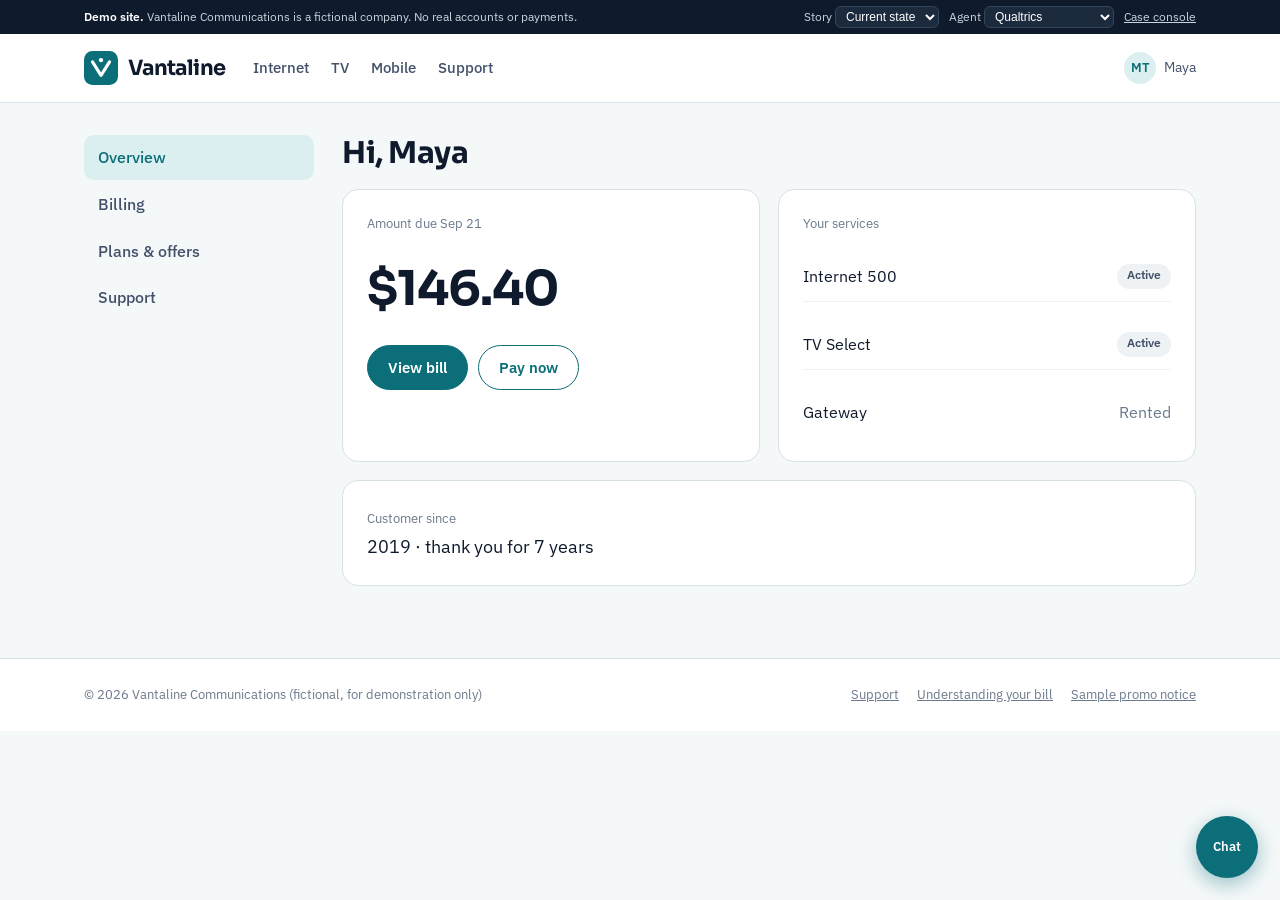
==== account.html @ 763b860d "Add Vantaline demo site" ====
<!doctype html>
<html lang="en">
<head>
<meta charset="utf-8">
<meta name="viewport" content="width=device-width,initial-scale=1">
<title>My account | Vantaline</title>
<meta name="robots" content="noindex,nofollow">
<link rel="preconnect" href="https://fonts.googleapis.com">
<link rel="preconnect" href="https://fonts.gstatic.com" crossorigin>
<link rel="stylesheet" href="https://fonts.googleapis.com/css2?family=Sora:wght@600;700&family=IBM+Plex+Sans:wght@400;500;600&display=swap">
<link rel="stylesheet" href="site.css">
<link rel="icon" href="data:image/svg+xml,%3Csvg xmlns='http://www.w3.org/2000/svg' viewBox='0 0 28 28'%3E%3Crect width='28' height='28' rx='7' fill='%230B6E78'/%3E%3Cpath d='M7 9l7 11 7-11' fill='none' stroke='%23fff' stroke-width='2.6' stroke-linecap='round'/%3E%3C/svg%3E">
</head>
<body data-page="account" data-auth="in">

<main class="wrap acct">
<nav class="side" aria-label="Account"><a href="account.html" aria-current="page">Overview</a><a href="billing.html">Billing</a><a href="offers.html">Plans & offers</a><a href="support.html">Support</a></nav>
<div class="stack">
  <h1 style="font-size:30px">Hi, Maya</h1>
  <div class="notice teal" data-mode="future"><b>Your promotional rate ended on Sep 1.</b> We've put together three options for you, including keeping everything for $119/mo. <a href="offers.html">See your options</a></div>
  <div class="grid2">
    <div class="card stack">
      <span class="label">Amount due Sep 21</span>
      <span class="big">$146.40</span>
      <div style="display:flex;gap:10px;flex-wrap:wrap"><a class="btn" href="billing.html">View bill</a><a class="btn ghost" href="billing.html#pay">Pay now</a></div>
    </div>
    <div class="card stack">
      <span class="label">Your services</span>
      <div class="row"><span>Internet 500</span><span class="pill">Active</span></div>
      <div class="row"><span>TV Select</span><span class="pill">Active</span></div>
      <div class="row"><span>Gateway</span><span class="muted">Rented</span></div>
    </div>
  </div>
  <div class="card"><span class="label">Customer since</span><p style="font-size:18px;margin-top:4px">2019 · thank you for 7 years</p></div>
</div>
</main>
<script src="site.js"></script>
<script src="agent-sim.js"></script>

<script src="qualtrics-deploy.js"></script>
</body>
</html>
---- site.css ----
:root{
  --teal:#0B6E78; --teal-2:#095A62; --teal-soft:#DCEFF0; --ink:#0F1B2D; --ink-2:#43526A; --ink-3:#6B7A8C;
  --bg:#F5F8F9; --surface:#FFFFFF; --line:#D8E1E5; --amber:#E8A33D; --amber-soft:#FDF1DC; --red:#C23B32;
  --display:"Sora",ui-sans-serif,system-ui,sans-serif; --sans:"IBM Plex Sans",ui-sans-serif,system-ui,-apple-system,"Segoe UI",sans-serif;
}
*{box-sizing:border-box}
[hidden]{display:none!important}
html{-webkit-text-size-adjust:100%}
body{margin:0;background:var(--bg);color:var(--ink);font-family:var(--sans);font-size:16px;line-height:1.55}
a{color:var(--teal)}
h1,h2,h3{font-family:var(--display);letter-spacing:-.015em;line-height:1.2;margin:0;text-wrap:balance}
p{margin:0}
button{font:inherit;cursor:pointer}
:focus-visible{outline:2px solid var(--teal);outline-offset:2px}
.wrap{max-width:1160px;margin:0 auto;padding-inline:24px}

/* header */
.demo-bar{background:#0F1B2D;color:#C9D3DC;font-size:12px}
.demo-bar .wrap{display:flex;gap:12px;align-items:center;justify-content:space-between;padding-block:6px;flex-wrap:wrap}
.demo-bar b{color:#fff;font-weight:600}
.demo-bar select{background:#1C2A3E;color:#fff;border:1px solid #33455C;border-radius:6px;padding:2px 6px;font-size:12px}
.site-head{background:var(--surface);border-bottom:1px solid var(--line);position:sticky;top:0;z-index:20}
.site-head .wrap{display:flex;align-items:center;gap:28px;height:68px}
.logo{display:flex;align-items:center;gap:10px;text-decoration:none;color:var(--ink)}
.logo span{font-family:var(--display);font-weight:700;font-size:21px;letter-spacing:-.03em}
.mainnav{display:flex;gap:22px;flex:1}
.mainnav a{color:var(--ink-2);text-decoration:none;font-weight:500;font-size:15px}
.mainnav a:hover,.mainnav a[aria-current]{color:var(--teal)}
.head-cta{display:flex;gap:10px;align-items:center}
.btn{display:inline-flex;align-items:center;justify-content:center;gap:6px;border-radius:999px;padding:10px 20px;font-weight:600;font-size:15px;text-decoration:none;border:1.5px solid var(--teal);background:var(--teal);color:#fff}
.btn:hover{background:var(--teal-2)}
.btn.ghost{background:transparent;color:var(--teal)}
.btn.ghost:hover{background:var(--teal-soft)}
.btn.sm{padding:6px 14px;font-size:14px}
.acct-chip{display:flex;align-items:center;gap:8px;font-size:14px;color:var(--ink-2)}
.avatar{width:32px;height:32px;border-radius:50%;background:var(--teal-soft);color:var(--teal);display:flex;align-items:center;justify-content:center;font-weight:600;font-size:13px}
@media (max-width:820px){.mainnav{display:none}.site-head .wrap{gap:12px}}

/* marketing */
.hero{background:linear-gradient(180deg,#0B6E78 0%,#0A5D66 100%);color:#fff}
.hero .wrap{display:grid;grid-template-columns:1.1fr .9fr;gap:40px;align-items:center;padding-block:64px}
.hero h1{font-size:clamp(32px,5vw,52px);font-weight:700}
.hero p{font-size:18px;color:#D6EEF0;margin-top:14px;max-width:48ch}
.hero .price{font-family:var(--display);font-size:56px;font-weight:700;margin-top:22px}
.hero .price small{font-size:18px;font-weight:500;color:#D6EEF0}
.hero .fine{font-size:12px;color:#A9D3D7;margin-top:10px;max-width:60ch}
.hero .btn{background:#fff;color:var(--teal);border-color:#fff;margin-top:22px}
.hero-art{aspect-ratio:1/1;border-radius:24px;background:radial-gradient(circle at 30% 30%,rgba(255,255,255,.22),transparent 60%),#0E7C87;position:relative;overflow:hidden}
.hero-art svg{position:absolute;inset:0;width:100%;height:100%}
@media (max-width:820px){.hero .wrap{grid-template-columns:1fr}.hero-art{display:none}}
.section{padding-block:56px}
.section h2{font-size:30px}
.plans{display:grid;grid-template-columns:repeat(3,minmax(0,1fr));gap:18px;margin-top:26px}
.plan{background:var(--surface);border:1px solid var(--line);border-radius:18px;padding:24px;display:flex;flex-direction:column;gap:10px}
.plan.feat{border:2px solid var(--teal)}
.plan .tag{align-self:flex-start;font-size:12px;font-weight:600;color:var(--teal);background:var(--teal-soft);border-radius:999px;padding:2px 10px}
.plan h3{font-size:20px}
.plan .p{font-family:var(--display);font-size:34px;font-weight:700}
.plan .p small{font-size:14px;color:var(--ink-3);font-weight:500}
.plan ul{margin:0;padding-left:18px;color:var(--ink-2);font-size:15px}
.plan .fine{font-size:12px;color:var(--ink-3)}
@media (max-width:820px){.plans{grid-template-columns:1fr}}

/* account */
.acct{display:grid;grid-template-columns:230px minmax(0,1fr);gap:28px;padding-block:32px}
.side{display:flex;flex-direction:column;gap:2px}
.side a{padding:10px 14px;border-radius:10px;color:var(--ink-2);text-decoration:none;font-weight:500}
.side a:hover{background:var(--surface)}
.side a[aria-current]{background:var(--teal-soft);color:var(--teal)}
@media (max-width:820px){.acct{grid-template-columns:1fr}.side{flex-direction:row;overflow-x:auto}}
.card{background:var(--surface);border:1px solid var(--line);border-radius:16px;padding:24px}
.grid2{display:grid;grid-template-columns:repeat(2,minmax(0,1fr));gap:18px}
@media (max-width:820px){.grid2{grid-template-columns:1fr}}
.stack{display:flex;flex-direction:column;gap:18px}
.muted{color:var(--ink-3)}
.label{font-size:13px;color:var(--ink-3)}
.big{font-family:var(--display);font-size:48px;font-weight:700;letter-spacing:-.02em}
.row{display:flex;justify-content:space-between;gap:12px;padding:12px 0;border-bottom:1px solid #EDF2F4}
.row:last-child{border-bottom:0}
.row.muted span{color:var(--ink-3)}
.row.total{font-weight:700;border-top:2px solid var(--ink);border-bottom:0;margin-top:4px}
.linkbtn{background:none;border:1px dashed #9CC9CD;border-radius:8px;padding:6px 12px;color:var(--teal);font-weight:500;font-size:14px}
.notice{border-radius:12px;padding:14px 16px;background:var(--amber-soft);border:1px solid #F1D29E;font-size:15px}
.notice.teal{background:var(--teal-soft);border-color:#A7D5D9}
.pill{display:inline-block;font-size:12px;font-weight:600;border-radius:999px;padding:2px 10px;background:#EEF2F4;color:var(--ink-2)}
.pill.warn{background:var(--amber-soft);color:#8A5A00}

/* faq */
.faq details{border-bottom:1px solid var(--line);padding:14px 0}
.faq summary{font-weight:600;cursor:pointer}
.faq details p{margin-top:8px;color:var(--ink-2)}

/* offers */
.offers{display:grid;grid-template-columns:repeat(3,minmax(0,1fr));gap:16px}
.offer{border:1.5px solid var(--line);border-radius:14px;padding:18px;display:flex;flex-direction:column;gap:8px;background:var(--surface)}
.offer.rec{border-color:var(--teal);box-shadow:0 0 0 3px var(--teal-soft)}
.offer .p{font-family:var(--display);font-size:30px;font-weight:700}
@media (max-width:820px){.offers{grid-template-columns:1fr}}

/* chat widget */
.chat-launch{position:fixed;right:22px;bottom:22px;z-index:40;width:62px;height:62px;border-radius:50%;background:var(--teal);color:#fff;border:0;box-shadow:0 6px 20px rgba(11,110,120,.4);font-weight:600;font-size:13px}
.chat-panel{position:fixed;right:22px;bottom:96px;z-index:41;width:min(370px,calc(100vw - 32px));height:min(520px,calc(100vh - 140px));background:#fff;border-radius:18px;box-shadow:0 18px 50px rgba(15,27,45,.25);display:flex;flex-direction:column;overflow:hidden}
.chat-panel header{background:var(--teal);color:#fff;padding:14px 16px;display:flex;justify-content:space-between;align-items:center;font-weight:600}
.chat-panel header button{background:none;border:0;color:#fff;font-size:18px}
.chat-log{flex:1;overflow:auto;padding:14px;display:flex;flex-direction:column;gap:10px;background:#F7F9FA}
.cmsg{max-width:85%;padding:9px 12px;border-radius:14px;font-size:14px;line-height:1.45}
.cmsg.bot{background:#fff;border:1px solid var(--line);align-self:flex-start;border-bottom-left-radius:4px}
.cmsg.me{background:var(--teal);color:#fff;align-self:flex-end;border-bottom-right-radius:4px}
.cmsg.sys{align-self:center;background:none;color:var(--ink-3);font-size:12px}
.chat-form{display:flex;gap:8px;padding:10px;border-top:1px solid var(--line)}
.chat-form input{flex:1;border:1px solid var(--line);border-radius:999px;padding:9px 14px;font:inherit;font-size:14px}
.chips{display:flex;flex-wrap:wrap;gap:6px}
.chips button{border:1px solid var(--teal);background:#fff;color:var(--teal);border-radius:999px;padding:5px 10px;font-size:13px}

/* footer */
.site-foot{border-top:1px solid var(--line);background:var(--surface);margin-top:40px}
.site-foot .wrap{padding-block:26px;display:flex;flex-wrap:wrap;gap:12px 28px;justify-content:space-between;font-size:13px;color:var(--ink-3)}
.site-foot a{color:var(--ink-3)}
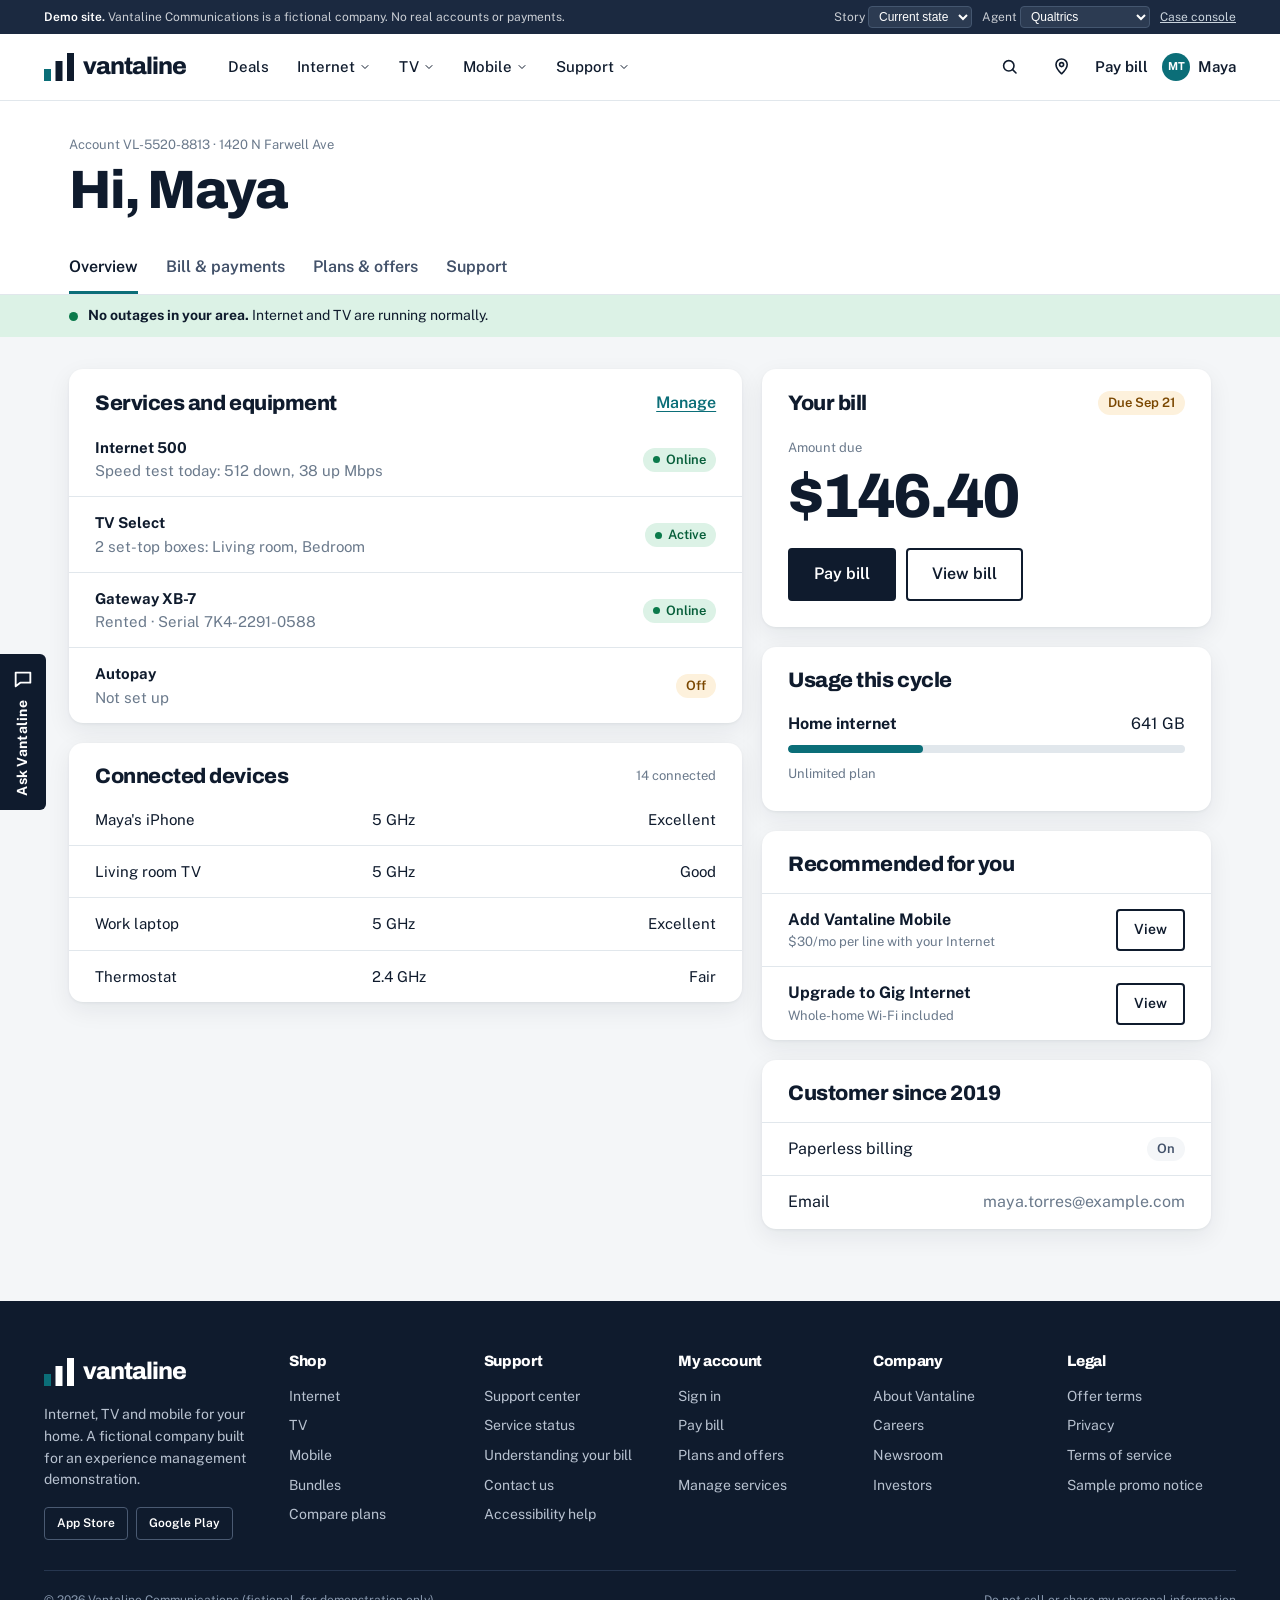
==== commit 48d2ce11: "Restyle site with Xfinity-inspired layout (teal/navy)" ====
--- a/account.html
+++ b/account.html
@@ -7,33 +7,47 @@
 <meta name="robots" content="noindex,nofollow">
 <link rel="preconnect" href="https://fonts.googleapis.com">
 <link rel="preconnect" href="https://fonts.gstatic.com" crossorigin>
-<link rel="stylesheet" href="https://fonts.googleapis.com/css2?family=Sora:wght@600;700&family=IBM+Plex+Sans:wght@400;500;600&display=swap">
+<link rel="stylesheet" href="https://fonts.googleapis.com/css2?family=Archivo:wdth,wght@62..125,100..900&family=Public+Sans:wght@400;500;600;700&family=JetBrains+Mono:wght@400;500&display=swap">
 <link rel="stylesheet" href="site.css">
-<link rel="icon" href="data:image/svg+xml,%3Csvg xmlns='http://www.w3.org/2000/svg' viewBox='0 0 28 28'%3E%3Crect width='28' height='28' rx='7' fill='%230B6E78'/%3E%3Cpath d='M7 9l7 11 7-11' fill='none' stroke='%23fff' stroke-width='2.6' stroke-linecap='round'/%3E%3C/svg%3E">
+<link rel="icon" href="data:image/svg+xml,%3Csvg xmlns='http://www.w3.org/2000/svg' viewBox='0 0 30 28'%3E%3Crect y='16' width='7' height='12' fill='%230B6E78'/%3E%3Crect x='11.5' y='8' width='7' height='20' fill='%230F1B2D'/%3E%3Crect x='23' width='7' height='28' fill='%230F1B2D'/%3E%3C/svg%3E">
 </head>
 <body data-page="account" data-auth="in">
-
-<main class="wrap acct">
-<nav class="side" aria-label="Account"><a href="account.html" aria-current="page">Overview</a><a href="billing.html">Billing</a><a href="offers.html">Plans & offers</a><a href="support.html">Support</a></nav>
-<div class="stack">
-  <h1 style="font-size:30px">Hi, Maya</h1>
-  <div class="notice teal" data-mode="future"><b>Your promotional rate ended on Sep 1.</b> We've put together three options for you, including keeping everything for $119/mo. <a href="offers.html">See your options</a></div>
-  <div class="grid2">
-    <div class="card stack">
-      <span class="label">Amount due Sep 21</span>
-      <span class="big">$146.40</span>
-      <div style="display:flex;gap:10px;flex-wrap:wrap"><a class="btn" href="billing.html">View bill</a><a class="btn ghost" href="billing.html#pay">Pay now</a></div>
+<section class="acct-head"><div class="wrap narrow"><div class="crumb">Account VL-5520-8813 · 1420 N Farwell Ave</div><h1>Hi, Maya</h1><nav class="acct-tabs" aria-label="Account"><a href="account.html" aria-current="page">Overview</a><a href="billing.html">Bill &amp; payments</a><a href="offers.html">Plans &amp; offers</a><a href="support.html">Support</a></nav></div></section>
+<div class="statusbar"><div class="wrap narrow"><span class="dot"></span><span><b>No outages in your area.</b> Internet and TV are running normally.</span></div></div>
+<main class="acct-body"><div class="wrap narrow stack">
+  <div class="notice" data-mode="future"><svg class="ic" aria-hidden="true"><use href="#i-info"/></svg><span><b>Your promotional rate ended on Sep 1.</b> We put together three options for you, including keeping everything for $119/mo. <a class="textlink" href="offers.html">See your options</a></span></div>
+  <div class="grid-main">
+    <div class="stack">
+      <div class="panel"><header><h2>Services and equipment</h2><a class="textlink" href="support.html">Manage</a></header>
+        <div class="tw"><table class="dt"><tbody>
+          <tr><td><b>Internet 500</b><br><span class="muted">Speed test today: 512 down, 38 up Mbps</span></td><td class="r"><span class="pill ok">Online</span></td></tr>
+          <tr><td><b>TV Select</b><br><span class="muted">2 set-top boxes: Living room, Bedroom</span></td><td class="r"><span class="pill ok">Active</span></td></tr>
+          <tr><td><b>Gateway XB-7</b><br><span class="muted">Rented · Serial 7K4-2291-0588</span></td><td class="r"><span class="pill ok">Online</span></td></tr>
+          <tr><td><b>Autopay</b><br><span class="muted">Not set up</span></td><td class="r"><span class="pill warn">Off</span></td></tr>
+        </tbody></table></div></div>
+      <div class="panel"><header><h2>Connected devices</h2><span class="label">14 connected</span></header>
+        <div class="tw"><table class="dt"><tbody>
+          <tr><td>Maya's iPhone</td><td>5 GHz</td><td class="r">Excellent</td></tr>
+          <tr><td>Living room TV</td><td>5 GHz</td><td class="r">Good</td></tr>
+          <tr><td>Work laptop</td><td>5 GHz</td><td class="r">Excellent</td></tr>
+          <tr><td>Thermostat</td><td>2.4 GHz</td><td class="r">Fair</td></tr>
+        </tbody></table></div></div>
     </div>
-    <div class="card stack">
-      <span class="label">Your services</span>
-      <div class="row"><span>Internet 500</span><span class="pill">Active</span></div>
-      <div class="row"><span>TV Select</span><span class="pill">Active</span></div>
-      <div class="row"><span>Gateway</span><span class="muted">Rented</span></div>
+    <div class="stack">
+      <div class="panel"><header><h2>Your bill</h2><span class="pill warn">Due Sep 21</span></header>
+        <div class="pad"><span class="label">Amount due</span><div class="big" style="font-size:62px;margin-top:6px">$146.40</div>
+        <div style="display:flex;gap:10px;flex-wrap:wrap;margin-top:20px"><a class="btn" href="billing.html">Pay bill</a><a class="btn ghost" href="billing.html">View bill</a></div></div></div>
+      <div class="panel"><header><h2>Usage this cycle</h2></header>
+        <div class="pad"><div style="display:flex;justify-content:space-between"><b>Home internet</b><span>641 GB</span></div><div class="meter"><i style="width:34%"></i></div><span class="label">Unlimited plan</span></div></div>
+      <div class="panel"><header><h2>Recommended for you</h2></header>
+        <div class="row"><span class="l"><b>Add Vantaline Mobile</b><small>$30/mo per line with your Internet</small></span><a class="btn ghost sm" href="offers.html">View</a></div>
+        <div class="row"><span class="l"><b>Upgrade to Gig Internet</b><small>Whole-home Wi-Fi included</small></span><a class="btn ghost sm" href="offers.html">View</a></div></div>
+      <div class="panel"><header><h2>Customer since 2019</h2></header>
+        <div class="row"><span>Paperless billing</span><span class="pill">On</span></div>
+        <div class="row"><span>Email</span><span class="muted">maya.torres@example.com</span></div></div>
     </div>
   </div>
-  <div class="card"><span class="label">Customer since</span><p style="font-size:18px;margin-top:4px">2019 · thank you for 7 years</p></div>
-</div>
-</main>
+</div></main>
 <script src="site.js"></script>
 <script src="agent-sim.js"></script>
 
--- a/site.css
+++ b/site.css
@@ -1,118 +1,311 @@
+/* Vantaline demo site, v4. Open layout: full-bleed color bands, soft white cards with no borders, flat 4px buttons,
+   one display face at a single weight range. Fictional brand, no third-party assets. */
 :root{
-  --teal:#0B6E78; --teal-2:#095A62; --teal-soft:#DCEFF0; --ink:#0F1B2D; --ink-2:#43526A; --ink-3:#6B7A8C;
-  --bg:#F5F8F9; --surface:#FFFFFF; --line:#D8E1E5; --amber:#E8A33D; --amber-soft:#FDF1DC; --red:#C23B32;
-  --display:"Sora",ui-sans-serif,system-ui,sans-serif; --sans:"IBM Plex Sans",ui-sans-serif,system-ui,-apple-system,"Segoe UI",sans-serif;
+  --ink:#0F1B2D; --ink-2:#43526A; --ink-3:#6B7A8C;
+  --paper:#FFFFFF; --wash:#F4F6F8; --tint:#E3F1F2; --line:#E1E7EC;
+  --teal:#0B6E78; --teal-2:#095A62; --teal-3:#073F47; --bright:#46C8D2; --link:#0B6E78;
+  --pop:#F2554A; --pop-2:#C23B32;
+  --green:#0B7A4B; --green-soft:#DCF2E6; --amber:#B86E00; --amber-soft:#FDF1DC;
+  --display:"Archivo",ui-sans-serif,system-ui,sans-serif;
+  --sans:"Public Sans",ui-sans-serif,system-ui,-apple-system,"Segoe UI",sans-serif;
+  --r:4px; --rc:14px;
+  --soft:0 1px 3px rgba(15,27,45,.06),0 8px 24px rgba(15,27,45,.07);
 }
 *{box-sizing:border-box}
 [hidden]{display:none!important}
-html{-webkit-text-size-adjust:100%}
-body{margin:0;background:var(--bg);color:var(--ink);font-family:var(--sans);font-size:16px;line-height:1.55}
-a{color:var(--teal)}
-h1,h2,h3{font-family:var(--display);letter-spacing:-.015em;line-height:1.2;margin:0;text-wrap:balance}
+html{-webkit-text-size-adjust:100%;scroll-behavior:smooth}
+body{margin:0;background:var(--paper);color:var(--ink);font-family:var(--sans);font-size:16px;line-height:1.55;overflow-x:hidden}
+a{color:var(--link)}
+h1,h2,h3,h4{font-family:var(--display);font-weight:800;letter-spacing:-.022em;line-height:1.1;margin:0;text-wrap:balance}
 p{margin:0}
 button{font:inherit;cursor:pointer}
-:focus-visible{outline:2px solid var(--teal);outline-offset:2px}
-.wrap{max-width:1160px;margin:0 auto;padding-inline:24px}
-
-/* header */
-.demo-bar{background:#0F1B2D;color:#C9D3DC;font-size:12px}
+:focus-visible{outline:3px solid var(--ink);outline-offset:2px}
+.wrap{max-width:1240px;margin:0 auto;padding-inline:24px}
+.narrow{max-width:1190px}
+.ic{width:1.2em;height:1.2em;fill:none;stroke:currentColor;stroke-width:2;stroke-linecap:round;stroke-linejoin:round;flex:none}
+.muted{color:var(--ink-3)}
+.label{font-size:13px;color:var(--ink-3)}
+
+/* demo chrome */
+.demo-bar{background:#1B2940;color:#C9CDD3;font-size:12px}
 .demo-bar .wrap{display:flex;gap:12px;align-items:center;justify-content:space-between;padding-block:6px;flex-wrap:wrap}
 .demo-bar b{color:#fff;font-weight:600}
-.demo-bar select{background:#1C2A3E;color:#fff;border:1px solid #33455C;border-radius:6px;padding:2px 6px;font-size:12px}
-.site-head{background:var(--surface);border-bottom:1px solid var(--line);position:sticky;top:0;z-index:20}
-.site-head .wrap{display:flex;align-items:center;gap:28px;height:68px}
-.logo{display:flex;align-items:center;gap:10px;text-decoration:none;color:var(--ink)}
-.logo span{font-family:var(--display);font-weight:700;font-size:21px;letter-spacing:-.03em}
-.mainnav{display:flex;gap:22px;flex:1}
-.mainnav a{color:var(--ink-2);text-decoration:none;font-weight:500;font-size:15px}
-.mainnav a:hover,.mainnav a[aria-current]{color:var(--teal)}
-.head-cta{display:flex;gap:10px;align-items:center}
-.btn{display:inline-flex;align-items:center;justify-content:center;gap:6px;border-radius:999px;padding:10px 20px;font-weight:600;font-size:15px;text-decoration:none;border:1.5px solid var(--teal);background:var(--teal);color:#fff}
-.btn:hover{background:var(--teal-2)}
-.btn.ghost{background:transparent;color:var(--teal)}
-.btn.ghost:hover{background:var(--teal-soft)}
-.btn.sm{padding:6px 14px;font-size:14px}
-.acct-chip{display:flex;align-items:center;gap:8px;font-size:14px;color:var(--ink-2)}
-.avatar{width:32px;height:32px;border-radius:50%;background:var(--teal-soft);color:var(--teal);display:flex;align-items:center;justify-content:center;font-weight:600;font-size:13px}
-@media (max-width:820px){.mainnav{display:none}.site-head .wrap{gap:12px}}
-
-/* marketing */
-.hero{background:linear-gradient(180deg,#0B6E78 0%,#0A5D66 100%);color:#fff}
-.hero .wrap{display:grid;grid-template-columns:1.1fr .9fr;gap:40px;align-items:center;padding-block:64px}
-.hero h1{font-size:clamp(32px,5vw,52px);font-weight:700}
-.hero p{font-size:18px;color:#D6EEF0;margin-top:14px;max-width:48ch}
-.hero .price{font-family:var(--display);font-size:56px;font-weight:700;margin-top:22px}
-.hero .price small{font-size:18px;font-weight:500;color:#D6EEF0}
-.hero .fine{font-size:12px;color:#A9D3D7;margin-top:10px;max-width:60ch}
-.hero .btn{background:#fff;color:var(--teal);border-color:#fff;margin-top:22px}
-.hero-art{aspect-ratio:1/1;border-radius:24px;background:radial-gradient(circle at 30% 30%,rgba(255,255,255,.22),transparent 60%),#0E7C87;position:relative;overflow:hidden}
-.hero-art svg{position:absolute;inset:0;width:100%;height:100%}
-@media (max-width:820px){.hero .wrap{grid-template-columns:1fr}.hero-art{display:none}}
-.section{padding-block:56px}
-.section h2{font-size:30px}
-.plans{display:grid;grid-template-columns:repeat(3,minmax(0,1fr));gap:18px;margin-top:26px}
-.plan{background:var(--surface);border:1px solid var(--line);border-radius:18px;padding:24px;display:flex;flex-direction:column;gap:10px}
-.plan.feat{border:2px solid var(--teal)}
-.plan .tag{align-self:flex-start;font-size:12px;font-weight:600;color:var(--teal);background:var(--teal-soft);border-radius:999px;padding:2px 10px}
-.plan h3{font-size:20px}
-.plan .p{font-family:var(--display);font-size:34px;font-weight:700}
-.plan .p small{font-size:14px;color:var(--ink-3);font-weight:500}
-.plan ul{margin:0;padding-left:18px;color:var(--ink-2);font-size:15px}
-.plan .fine{font-size:12px;color:var(--ink-3)}
-@media (max-width:820px){.plans{grid-template-columns:1fr}}
-
-/* account */
-.acct{display:grid;grid-template-columns:230px minmax(0,1fr);gap:28px;padding-block:32px}
-.side{display:flex;flex-direction:column;gap:2px}
-.side a{padding:10px 14px;border-radius:10px;color:var(--ink-2);text-decoration:none;font-weight:500}
-.side a:hover{background:var(--surface)}
-.side a[aria-current]{background:var(--teal-soft);color:var(--teal)}
-@media (max-width:820px){.acct{grid-template-columns:1fr}.side{flex-direction:row;overflow-x:auto}}
-.card{background:var(--surface);border:1px solid var(--line);border-radius:16px;padding:24px}
-.grid2{display:grid;grid-template-columns:repeat(2,minmax(0,1fr));gap:18px}
-@media (max-width:820px){.grid2{grid-template-columns:1fr}}
-.stack{display:flex;flex-direction:column;gap:18px}
-.muted{color:var(--ink-3)}
-.label{font-size:13px;color:var(--ink-3)}
-.big{font-family:var(--display);font-size:48px;font-weight:700;letter-spacing:-.02em}
-.row{display:flex;justify-content:space-between;gap:12px;padding:12px 0;border-bottom:1px solid #EDF2F4}
-.row:last-child{border-bottom:0}
-.row.muted span{color:var(--ink-3)}
-.row.total{font-weight:700;border-top:2px solid var(--ink);border-bottom:0;margin-top:4px}
-.linkbtn{background:none;border:1px dashed #9CC9CD;border-radius:8px;padding:6px 12px;color:var(--teal);font-weight:500;font-size:14px}
-.notice{border-radius:12px;padding:14px 16px;background:var(--amber-soft);border:1px solid #F1D29E;font-size:15px}
-.notice.teal{background:var(--teal-soft);border-color:#A7D5D9}
-.pill{display:inline-block;font-size:12px;font-weight:600;border-radius:999px;padding:2px 10px;background:#EEF2F4;color:var(--ink-2)}
-.pill.warn{background:var(--amber-soft);color:#8A5A00}
-
-/* faq */
-.faq details{border-bottom:1px solid var(--line);padding:14px 0}
-.faq summary{font-weight:600;cursor:pointer}
+.demo-bar select{background:#2C3B52;color:#fff;border:1px solid #44566F;border-radius:4px;padding:2px 6px;font-size:12px}
+.demo-bar a{color:#C9CDD3}
+
+/* header: plain text links on white */
+.site-head{background:var(--paper);border-bottom:1px solid var(--line);position:sticky;top:0;z-index:30}
+.site-head .wrap{display:flex;align-items:center;gap:30px;height:66px}
+.logo{display:flex;align-items:center;gap:9px;text-decoration:none;color:var(--ink)}
+.logo span{font-family:var(--display);font-weight:800;font-size:24px;letter-spacing:-.04em}
+.mainnav{display:flex;flex:1;height:100%;gap:4px}
+.nav-item{position:relative;display:flex;align-items:stretch}
+.nav-item>a{display:inline-flex;align-items:center;gap:4px;padding:0 12px;color:var(--ink);text-decoration:none;font-weight:500;font-size:15px}
+.nav-item>a .ic{width:.8em;height:.8em}
+.nav-item:hover>a,.nav-item:focus-within>a,.nav-item>a[aria-current]{text-decoration:underline;text-underline-offset:8px;text-decoration-thickness:2px}
+.menu{position:absolute;left:0;top:100%;min-width:260px;background:var(--paper);border-radius:0 0 var(--rc) var(--rc);box-shadow:var(--soft);padding:8px;display:none;z-index:40}
+.nav-item:hover .menu,.nav-item:focus-within .menu{display:block}
+.menu a{display:block;padding:10px 12px;text-decoration:none;color:var(--ink);font-weight:500;font-size:15px;border-radius:6px}
+.menu a small{display:block;color:var(--ink-3);font-weight:400;font-size:13px}
+.menu a:hover{background:var(--wash)}
+.head-cta{display:flex;gap:14px;align-items:center}
+.head-cta .plain{color:var(--ink);font-weight:600;font-size:15px;text-decoration:none}
+.head-cta .plain:hover{text-decoration:underline}
+.icon-btn{width:38px;height:38px;border:0;background:transparent;color:var(--ink);display:inline-flex;align-items:center;justify-content:center;text-decoration:none;border-radius:50%}
+.icon-btn:hover{background:var(--wash)}
+.avatar{width:28px;height:28px;background:var(--teal);color:#fff;display:inline-flex;align-items:center;justify-content:center;font-weight:700;font-size:11px;border-radius:50%}
+@media (max-width:960px){.mainnav{display:none}.site-head .wrap{justify-content:space-between;gap:12px}}
+
+/* buttons: flat, 4px, near-black primary */
+.btn{display:inline-flex;align-items:center;justify-content:center;gap:8px;border-radius:var(--r);padding:12px 24px;font-family:var(--sans);font-weight:600;font-size:16px;text-decoration:none;border:2px solid var(--ink);background:var(--ink);color:#fff}
+.btn:hover{background:#26364F;border-color:#26364F}
+.btn.light{background:#F6F8FA;border-color:#F6F8FA;color:var(--ink)}
+.btn.light:hover{background:#fff;border-color:#fff}
+.btn.ghost{background:transparent;color:var(--ink)}
+.btn.ghost:hover{background:var(--wash)}
+.btn.teal{background:var(--teal);border-color:var(--teal);color:#fff}
+.btn.teal:hover{background:var(--teal-2);border-color:var(--teal-2)}
+.btn.sm{padding:8px 16px;font-size:14px}
+.btn.lg{padding:14px 28px}
+.btn.block{display:flex;width:100%}
+.ulink{color:inherit;font-weight:500;text-decoration:underline;text-underline-offset:3px}
+.ulink:hover{text-decoration-thickness:2px}
+.textlink{font-weight:600;color:var(--link);text-decoration:underline;text-underline-offset:3px}
+
+/* ---------- bands ---------- */
+.band{padding-block:72px}
+.band.wash{background:var(--wash)}
+.band.tint{background:var(--tint)}
+.band.ink{background:var(--ink);color:#fff}
+.band.teal{background:radial-gradient(900px 420px at 0% 0%,#1C8C97 0%,transparent 62%),linear-gradient(160deg,#0B6E78 0%,#073F47 100%);color:#fff}
+.band.tight{padding-block:40px}
+.fineprint{font-size:12px;color:var(--ink-3);text-align:center;max-width:860px;margin:0 auto;padding-block:26px 0;line-height:1.5}
+.h-xl{font-size:clamp(34px,5vw,60px);letter-spacing:-.035em;line-height:1.02}
+.h-l{font-size:clamp(28px,3.6vw,44px);letter-spacing:-.03em}
+.lede{font-size:19px;line-height:1.45}
+
+/* address band */
+.address{text-align:center}
+.address h2{font-size:clamp(28px,3.4vw,42px)}
+.address form{display:flex;gap:12px;justify-content:center;margin-top:22px;flex-wrap:wrap}
+.address .field{display:flex;flex-direction:column;align-items:flex-start;gap:5px;font-size:13px;flex:1;max-width:520px;min-width:260px}
+.address input{width:100%;border:1px solid var(--ink-3);border-radius:var(--r);padding:14px;font:inherit;font-size:16px;background:#fff}
+.address .btn{align-self:flex-end}
+.address .small{font-size:13px;margin-top:16px}
+
+/* offer hero: headline left, two white offer cards right */
+.offer-hero .wrap{display:grid;grid-template-columns:.9fr 1.1fr;gap:40px;align-items:center}
+.offer-hero h1{font-size:clamp(34px,4.6vw,54px);letter-spacing:-.03em;line-height:1.05}
+.offer-hero .lede{margin-top:18px;font-weight:600}
+.offer-hero .cta{display:flex;gap:18px;align-items:center;margin-top:26px;flex-wrap:wrap}
+.cards2{display:grid;grid-template-columns:1fr 1fr;gap:18px}
+.ocard{background:#fff;color:var(--ink);border-radius:var(--rc);padding:26px;display:flex;flex-direction:column;gap:12px;min-height:340px}
+.ocard h2{font-size:26px;color:var(--teal);letter-spacing:-.02em}
+.ocard p{font-size:15px;color:var(--ink-2)}
+.price{display:flex;align-items:flex-start;gap:4px;margin-top:auto;font-family:var(--display);font-weight:800;color:var(--ink);letter-spacing:-.05em;line-height:1}
+.price .d{font-size:32px;margin-top:10px}
+.price .n{font-size:92px}
+.price .c{font-size:32px;margin-top:10px}
+.price .per{font-size:17px;letter-spacing:0;font-weight:700;line-height:1.15;margin:auto 0 8px 8px}
+.ocard .btn{align-self:flex-start}
+@media (max-width:960px){.offer-hero .wrap{grid-template-columns:1fr}.cards2{grid-template-columns:1fr}.ocard{min-height:0}.price .n{font-size:72px}}
+
+/* feature card (dark) with giant typographic numeral */
+.feature{background:var(--ink);color:#fff;border-radius:var(--rc);display:grid;grid-template-columns:1fr 1fr;overflow:hidden}
+.feature .fc{padding:48px 52px;display:flex;flex-direction:column;gap:14px;justify-content:center;align-items:flex-start}
+.feature h3{font-size:clamp(28px,3vw,38px)}
+.feature .fa{background:linear-gradient(150deg,#0F8593,#073F47);display:flex;align-items:center;justify-content:center;padding:32px;color:#fff;font-family:var(--display);font-weight:800;letter-spacing:-.06em;line-height:.9;text-align:left}
+.feature .fa b{font-size:clamp(90px,13vw,190px);display:block}
+.feature .fa span{display:block;font-size:22px;letter-spacing:-.01em;margin-top:8px;font-weight:700}
+@media (max-width:960px){.feature{grid-template-columns:1fr}.feature .fc{padding:30px 24px}}
+.feature.pale{background:#fff;color:var(--ink)}
+.feature.pale .fa{background:var(--tint);color:var(--teal-3)}
+
+/* head row used above cards */
+.headrow{display:flex;justify-content:space-between;align-items:center;gap:20px;flex-wrap:wrap;margin-bottom:26px}
+.headrow p{margin-top:8px;font-size:16px}
+.headrow h2{font-size:clamp(28px,3.4vw,40px)}
+
+/* simple quick-link card (soft, no border) */
+.notecard{background:#fff;border-radius:var(--rc);box-shadow:var(--soft);padding:22px 28px;display:flex;align-items:center;gap:20px;flex-wrap:wrap}
+.notecard .ic{width:32px;height:32px;color:var(--teal)}
+.notecard div{flex:1;min-width:240px}
+.notecard h3{font-size:18px}
+.notecard p{margin-top:4px;color:var(--ink-2);font-size:15px}
+
+/* tabs + plan rows, open layout */
+.tabs{display:flex;gap:26px;overflow-x:auto;scrollbar-width:none;margin-bottom:8px}
+.tabs button{border:0;background:transparent;padding:10px 0;font-family:var(--display);font-weight:800;font-size:20px;color:var(--ink-3);border-bottom:3px solid transparent;white-space:nowrap}
+.tabs button[aria-selected="true"]{color:var(--ink);border-bottom-color:var(--teal)}
+.tabs button:hover{color:var(--ink)}
+.prow{display:grid;grid-template-columns:1.5fr 1fr 1fr auto;gap:24px;align-items:center;padding:26px 0;border-bottom:1px solid var(--line)}
+.prow:last-child{border-bottom:0}
+.prow h3{font-size:24px}
+.prow .sub{color:var(--ink-3);font-size:15px;margin-top:4px}
+.prow .tag{display:inline-block;background:var(--tint);color:var(--teal-3);font-size:12px;font-weight:700;padding:2px 10px;margin-bottom:8px;border-radius:999px}
+.prow .big{font-family:var(--display);font-weight:800;font-size:44px;letter-spacing:-.05em;line-height:1}
+.prow .big small{font-size:14px;font-weight:600;letter-spacing:0;color:var(--ink-3)}
+.prow ul{margin:0;padding:0;list-style:none;font-size:14px;color:var(--ink-2)}
+.prow li{padding:2px 0}
+.prow li::before{content:"";display:inline-block;width:5px;height:5px;background:var(--teal);border-radius:50%;margin:0 9px 2px 0}
+@media (max-width:960px){.prow{grid-template-columns:1fr 1fr}.prow>:first-child{grid-column:1/-1}.prow .btn{grid-column:1/-1}}
+
+/* compare table */
+.tablewrap{overflow-x:auto}
+table.cmp{width:100%;border-collapse:collapse;min-width:640px;font-size:15px}
+table.cmp th,table.cmp td{text-align:left;padding:14px 18px;border-bottom:1px solid var(--line);vertical-align:top}
+table.cmp thead th{font-size:18px;font-family:var(--display);font-weight:800;border-bottom:0;vertical-align:bottom}
+table.cmp thead th.feat{background:var(--teal);color:#fff;border-radius:var(--rc) var(--rc) 0 0}
+table.cmp td.feat{background:var(--tint)}
+table.cmp tbody tr:last-child td.feat{border-radius:0 0 var(--rc) var(--rc)}
+table.cmp tbody th{font-weight:500;color:var(--ink-2);width:26%}
+table.cmp .pr{font-family:var(--display);font-weight:800;font-size:26px;letter-spacing:-.04em}
+
+/* channel names, open type */
+.chan{display:flex;flex-wrap:wrap;gap:10px 34px;font-family:var(--display);font-weight:800;font-size:clamp(20px,2.6vw,30px);letter-spacing:-.03em;color:var(--ink-3)}
+.chan span:nth-child(odd){color:var(--ink)}
+
+/* legal */
+.legal-block{font-size:12px;line-height:1.55;color:var(--ink-3);columns:2;column-gap:40px}
+.legal-block p{margin-bottom:10px;break-inside:avoid}
+.legal-block b{color:var(--ink)}
+@media (max-width:960px){.legal-block{columns:1}}
+
+/* ---------- account ---------- */
+.acct-head{background:#fff;border-bottom:1px solid var(--line)}
+.acct-head .wrap{padding-block:34px 0}
+.acct-head .crumb{font-size:13px;color:var(--ink-3)}
+.acct-head h1{font-size:clamp(34px,4.6vw,54px);letter-spacing:-.035em;margin-top:6px}
+.acct-tabs{display:flex;gap:28px;margin-top:22px;overflow-x:auto;scrollbar-width:none}
+.acct-tabs a{padding:12px 0;color:var(--ink-2);text-decoration:none;font-weight:600;font-size:16px;border-bottom:3px solid transparent;white-space:nowrap}
+.acct-tabs a:hover{color:var(--ink)}
+.acct-tabs a[aria-current]{color:var(--ink);border-bottom-color:var(--teal)}
+.statusbar{background:var(--green-soft);font-size:14px}
+.statusbar .wrap{display:flex;gap:10px;align-items:center;padding-block:10px}
+.statusbar .dot{width:9px;height:9px;background:var(--green);border-radius:50%;flex:none}
+.acct-body{background:var(--wash);padding-block:32px 72px}
+.stack{display:flex;flex-direction:column;gap:20px}
+.panel{background:#fff;border-radius:var(--rc);box-shadow:var(--soft);overflow:hidden}
+.panel>header{display:flex;justify-content:space-between;align-items:center;gap:12px;padding:22px 26px 6px}
+.panel>header h2{font-size:21px}
+.panel .pad{padding:14px 26px 26px}
+.grid-main{display:grid;grid-template-columns:minmax(0,1.5fr) minmax(0,1fr);gap:20px;align-items:start}
+.grid-bill{display:grid;grid-template-columns:minmax(0,.85fr) minmax(0,1.15fr);gap:20px;align-items:start}
+.grid2{display:grid;grid-template-columns:repeat(2,minmax(0,1fr));gap:20px}
+@media (max-width:960px){.grid2,.grid-main,.grid-bill{grid-template-columns:1fr}}
+.panel,.stack>*,.grid2>*,.grid-main>*,.grid-bill>*{min-width:0}
+.big{font-family:var(--display);font-weight:800;font-size:72px;letter-spacing:-.05em;line-height:1}
+.row{display:flex;justify-content:space-between;align-items:center;gap:12px;padding:14px 26px;border-top:1px solid var(--line);flex-wrap:wrap}
+.panel>header+.row{margin-top:10px}
+.row .l{display:flex;flex-direction:column}
+.row .l small{color:var(--ink-3);font-size:13px}
+.row.total{font-family:var(--display);font-weight:800;font-size:22px;border-top:2px solid var(--ink)}
+.row.muted>span{color:var(--ink-3)}
+.linkbtn{background:none;border:0;border-top:1px solid var(--line);width:100%;padding:16px 26px;color:var(--link);font-weight:600;font-size:16px;text-align:left;display:flex;justify-content:space-between;align-items:center}
+.linkbtn:hover{background:var(--wash)}
+.notice{padding:16px 20px;background:var(--tint);border-radius:var(--rc);font-size:15px;display:flex;gap:12px;align-items:flex-start}
+.notice .ic{margin-top:2px;color:var(--teal)}
+.pill{display:inline-flex;align-items:center;gap:6px;font-size:13px;font-weight:600;padding:2px 10px;background:var(--wash);color:var(--ink-2);border-radius:999px;white-space:nowrap}
+.pill.ok{background:var(--green-soft);color:#075E3A}
+.pill.ok::before{content:"";width:7px;height:7px;border-radius:50%;background:var(--green)}
+.pill.warn{background:var(--amber-soft);color:#7A4700}
+.meter{height:8px;background:var(--line);margin:8px 0;border-radius:99px;overflow:hidden}
+.meter i{display:block;height:100%;background:var(--teal);border-radius:99px}
+table.dt{width:100%;border-collapse:collapse;font-size:15px}
+table.dt th{text-align:left;font-size:13px;font-weight:600;color:var(--ink-3);padding:12px 26px;border-bottom:1px solid var(--line)}
+table.dt td{padding:14px 26px;border-bottom:1px solid var(--line);vertical-align:middle}
+table.dt tr:last-child td{border-bottom:0}
+table.dt td.r,table.dt th.r{text-align:right;font-variant-numeric:tabular-nums}
+.tw{overflow-x:auto}
+.chart{padding:8px 26px 22px}
+.chart svg{width:100%;height:auto;display:block}
+.chart text{font-family:var(--sans);font-size:10.5px;fill:var(--ink-3)}
+.chart .val{fill:var(--ink);font-weight:600}
+.chart .val.now{fill:var(--pop-2);font-weight:700}
+
+/* offers: three open columns, recommended one lifted */
+.offers{display:grid;grid-template-columns:repeat(3,minmax(0,1fr));gap:20px;align-items:stretch}
+.offer{background:#fff;border-radius:var(--rc);box-shadow:var(--soft);padding:30px;display:flex;flex-direction:column;gap:8px}
+.offer.rec{background:var(--teal);color:#fff}
+.offer .p{font-family:var(--display);font-weight:800;font-size:60px;letter-spacing:-.05em;line-height:1}
+.offer .p small{font-size:16px;font-weight:600;letter-spacing:0}
+.offer b{font-family:var(--display);font-size:22px}
+.offer ul{list-style:none;margin:8px 0 14px;padding:0;font-size:15px}
+.offer li{padding:3px 0}
+.offer li::before{content:"";display:inline-block;width:6px;height:6px;background:currentColor;border-radius:50%;margin:0 10px 2px 0;opacity:.6}
+.offer .btn{margin-top:auto}
+.offer.rec .btn{background:#F6F8FA;border-color:#F6F8FA;color:var(--ink)}
+.offer.rec .muted{color:#CFE8EA}
+.offer .badge{align-self:flex-start;background:#fff;color:var(--teal-3);font-size:12px;font-weight:700;padding:3px 12px;border-radius:999px}
+@media (max-width:960px){.offers{grid-template-columns:1fr}}
+
+/* ---------- support ---------- */
+.search-band h1{font-size:clamp(36px,5vw,64px);letter-spacing:-.035em}
+.searchbox{position:relative;margin-top:26px;max-width:640px}
+.searchbox .ic{position:absolute;left:18px;top:50%;transform:translateY(-50%);color:var(--ink);width:22px;height:22px}
+.searchbox input{width:100%;border:0;border-radius:var(--r);padding:18px 18px 18px 52px;font:inherit;font-size:17px;background:#fff;color:var(--ink)}
+.searchbox p{font-size:14px;margin-top:12px;color:#CFE8EA}
+.topics{display:grid;grid-template-columns:repeat(3,minmax(0,1fr));gap:20px}
+.topic{background:#fff;border-radius:var(--rc);box-shadow:var(--soft);padding:26px;text-decoration:none;color:var(--ink);display:flex;flex-direction:column;gap:8px}
+.topic:hover{box-shadow:0 2px 6px rgba(15,27,45,.08),0 14px 30px rgba(15,27,45,.12)}
+.topic h3{font-size:20px;display:flex;align-items:center;gap:10px}
+.topic .ic{color:var(--teal);width:26px;height:26px}
+.topic p{color:var(--ink-3);font-size:15px}
+@media (max-width:960px){.topics{grid-template-columns:1fr}}
+.artlist a{display:flex;justify-content:space-between;gap:12px;padding:14px 26px;border-top:1px solid var(--line);color:var(--ink);text-decoration:none;font-weight:500}
+.artlist a:hover{background:var(--wash)}
+.artlist a span{color:var(--ink-3);font-size:13px;font-weight:400;white-space:nowrap}
+
+/* ---------- sign in / faq ---------- */
+.signin-shell{display:grid;grid-template-columns:1fr 1fr;min-height:64vh}
+.signin-art{background:radial-gradient(800px 400px at 0% 0%,#1C8C97 0%,transparent 62%),linear-gradient(160deg,#0B6E78,#073F47);color:#fff;padding:64px 56px;display:flex;flex-direction:column;justify-content:center;gap:16px}
+.signin-art h2{font-size:clamp(36px,4.6vw,58px);letter-spacing:-.035em;line-height:1.02}
+.signin-art p{max-width:36ch;font-size:18px}
+.signin-form{display:flex;align-items:center;justify-content:center;padding:48px 24px;background:#fff}
+.signin-form .box{width:min(420px,100%);display:flex;flex-direction:column;gap:16px}
+.field{display:flex;flex-direction:column;gap:6px;font-size:14px;font-weight:600}
+.field input{border:1px solid var(--ink-3);border-radius:var(--r);padding:13px 14px;font:inherit;font-weight:400;background:#fff;color:var(--ink-2)}
+.fieldrow{display:flex;justify-content:space-between;font-size:14px}
+@media (max-width:960px){.signin-shell{grid-template-columns:1fr}.signin-art{padding:40px 22px}}
+.faq details{border-top:1px solid var(--line);padding:18px 26px}
+.faq summary{font-weight:700;cursor:pointer;font-family:var(--display);font-size:18px}
 .faq details p{margin-top:8px;color:var(--ink-2)}
 
-/* offers */
-.offers{display:grid;grid-template-columns:repeat(3,minmax(0,1fr));gap:16px}
-.offer{border:1.5px solid var(--line);border-radius:14px;padding:18px;display:flex;flex-direction:column;gap:8px;background:var(--surface)}
-.offer.rec{border-color:var(--teal);box-shadow:0 0 0 3px var(--teal-soft)}
-.offer .p{font-family:var(--display);font-size:30px;font-weight:700}
-@media (max-width:820px){.offers{grid-template-columns:1fr}}
-
-/* chat widget */
-.chat-launch{position:fixed;right:22px;bottom:22px;z-index:40;width:62px;height:62px;border-radius:50%;background:var(--teal);color:#fff;border:0;box-shadow:0 6px 20px rgba(11,110,120,.4);font-weight:600;font-size:13px}
-.chat-panel{position:fixed;right:22px;bottom:96px;z-index:41;width:min(370px,calc(100vw - 32px));height:min(520px,calc(100vh - 140px));background:#fff;border-radius:18px;box-shadow:0 18px 50px rgba(15,27,45,.25);display:flex;flex-direction:column;overflow:hidden}
-.chat-panel header{background:var(--teal);color:#fff;padding:14px 16px;display:flex;justify-content:space-between;align-items:center;font-weight:600}
+/* ---------- chat: vertical tab on the left edge (shared with agent-sim.js) ---------- */
+.chat-launch{position:fixed;left:0;bottom:90px;z-index:40;display:flex;flex-direction:column;align-items:center;gap:10px;width:46px;padding:14px 0;border:0;border-radius:0 6px 6px 0;background:var(--ink);color:#fff;font-weight:700;font-size:14px}
+.chat-launch:hover{background:#26364F}
+.chat-launch .ic{width:22px;height:22px}
+.chat-launch span{writing-mode:vertical-rl;transform:rotate(180deg);letter-spacing:.02em}
+.chat-panel{position:fixed;left:18px;bottom:18px;z-index:41;width:min(390px,calc(100vw - 32px));height:min(560px,calc(100vh - 100px));background:#fff;border-radius:var(--rc);box-shadow:0 20px 60px rgba(15,27,45,.3);display:flex;flex-direction:column;overflow:hidden}
+.chat-panel header{background:var(--ink);color:#fff;padding:16px 18px;display:flex;justify-content:space-between;align-items:center;font-weight:700;font-family:var(--display)}
 .chat-panel header button{background:none;border:0;color:#fff;font-size:18px}
-.chat-log{flex:1;overflow:auto;padding:14px;display:flex;flex-direction:column;gap:10px;background:#F7F9FA}
-.cmsg{max-width:85%;padding:9px 12px;border-radius:14px;font-size:14px;line-height:1.45}
-.cmsg.bot{background:#fff;border:1px solid var(--line);align-self:flex-start;border-bottom-left-radius:4px}
-.cmsg.me{background:var(--teal);color:#fff;align-self:flex-end;border-bottom-right-radius:4px}
+.chat-log{flex:1;overflow:auto;padding:16px;display:flex;flex-direction:column;gap:10px;background:var(--wash)}
+.cmsg{max-width:86%;padding:10px 14px;border-radius:12px;font-size:14px;line-height:1.45}
+.cmsg.bot{background:#fff;align-self:flex-start;box-shadow:0 1px 2px rgba(15,27,45,.08)}
+.cmsg.me{background:var(--teal);color:#fff;align-self:flex-end}
 .cmsg.sys{align-self:center;background:none;color:var(--ink-3);font-size:12px}
-.chat-form{display:flex;gap:8px;padding:10px;border-top:1px solid var(--line)}
-.chat-form input{flex:1;border:1px solid var(--line);border-radius:999px;padding:9px 14px;font:inherit;font-size:14px}
+.chat-form{display:flex;gap:8px;padding:12px;border-top:1px solid var(--line);background:#fff}
+.chat-form input{flex:1;min-width:0;border:1px solid var(--ink-3);border-radius:var(--r);padding:9px 12px;font:inherit;font-size:14px}
 .chips{display:flex;flex-wrap:wrap;gap:6px}
-.chips button{border:1px solid var(--teal);background:#fff;color:var(--teal);border-radius:999px;padding:5px 10px;font-size:13px}
-
-/* footer */
-.site-foot{border-top:1px solid var(--line);background:var(--surface);margin-top:40px}
-.site-foot .wrap{padding-block:26px;display:flex;flex-wrap:wrap;gap:12px 28px;justify-content:space-between;font-size:13px;color:var(--ink-3)}
-.site-foot a{color:var(--ink-3)}
+.chips button{border:1px solid var(--teal);background:#fff;color:var(--teal);border-radius:999px;padding:6px 12px;font-size:13px;font-weight:600}
+.chips button:hover{background:var(--tint)}
+
+/* ---------- footer ---------- */
+.site-foot{background:var(--ink);color:#B8C2D0}
+.site-foot .cols{display:grid;grid-template-columns:1.3fr repeat(5,1fr);gap:26px;padding-block:52px 30px}
+.site-foot h4{color:#fff;font-size:15px;margin-bottom:12px}
+.site-foot a{display:block;color:#B8C2D0;text-decoration:none;font-size:14px;padding:4px 0}
+.site-foot a:hover{color:#fff;text-decoration:underline}
+.site-foot .about{font-size:14px;max-width:30ch}
+.site-foot .apps{display:flex;gap:8px;margin-top:16px;flex-wrap:wrap}
+.site-foot .apps span{border:1px solid #4A5A72;padding:6px 12px;font-size:12px;color:#fff;font-weight:600;border-radius:var(--r)}
+.site-foot .legal{border-top:1px solid #26364F;padding-block:20px;font-size:12px;color:#8696AC;display:flex;justify-content:space-between;gap:12px;flex-wrap:wrap}
+@media (max-width:960px){.site-foot .cols{grid-template-columns:1fr 1fr}}
+
+@media (max-width:960px){
+  .head-cta .hide-m{display:none}
+  .chat-launch{bottom:70px}
+  .wrap{padding-inline:18px}
+  .band{padding-block:48px}
+}
+body[data-page="promo-email"]{background:var(--wash)}
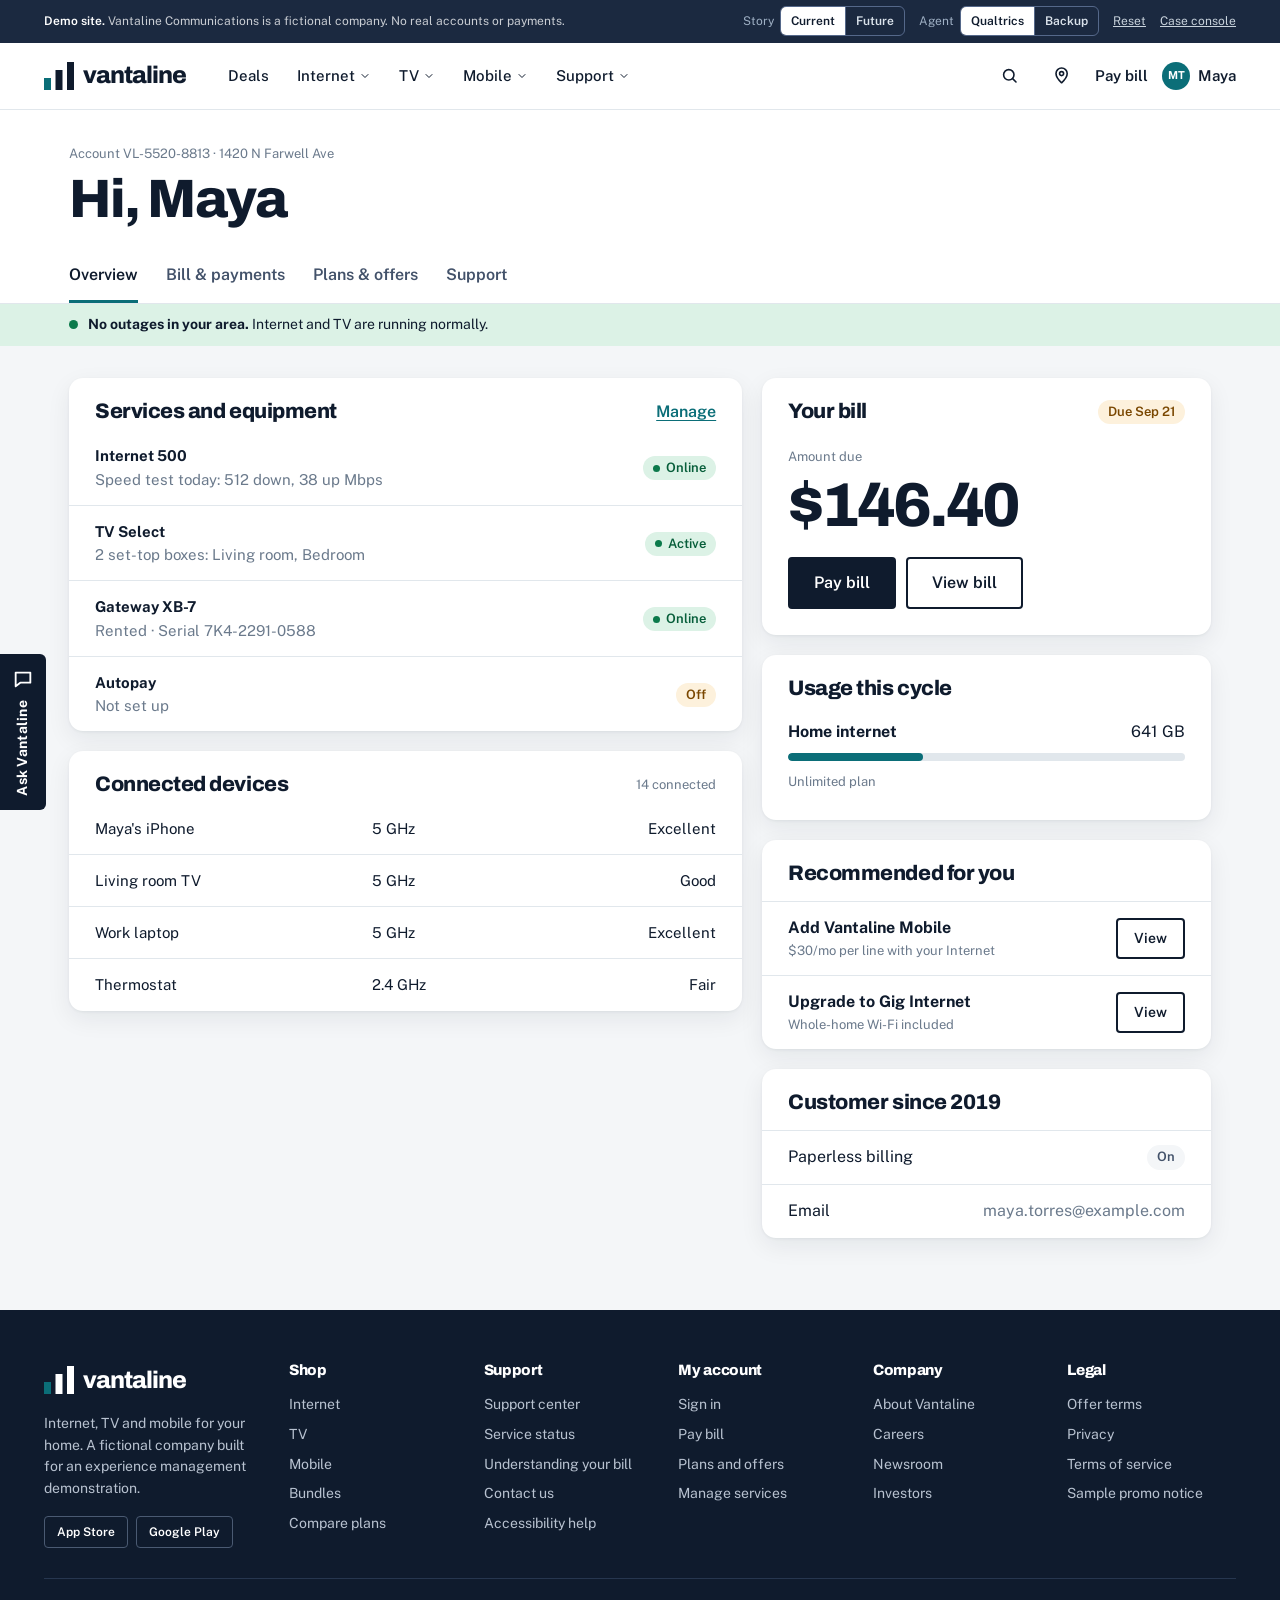
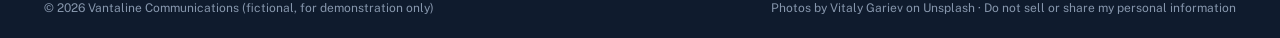
==== commit a737070b: "Smooth Maya's actions and make her choice stick across pages - Helper, options and confirmation slid" ====
--- a/account.html
+++ b/account.html
@@ -15,7 +15,7 @@
 <section class="acct-head"><div class="wrap narrow"><div class="crumb">Account VL-5520-8813 · 1420 N Farwell Ave</div><h1>Hi, Maya</h1><nav class="acct-tabs" aria-label="Account"><a href="account.html" aria-current="page">Overview</a><a href="billing.html">Bill &amp; payments</a><a href="offers.html">Plans &amp; offers</a><a href="support.html">Support</a></nav></div></section>
 <div class="statusbar"><div class="wrap narrow"><span class="dot"></span><span><b>No outages in your area.</b> Internet and TV are running normally.</span></div></div>
 <main class="acct-body"><div class="wrap narrow stack">
-  <div class="notice" data-mode="future"><svg class="ic" aria-hidden="true"><use href="#i-info"/></svg><span><b>Your promotional rate ended on Sep 1.</b> We put together three options for you, including keeping everything for $119/mo. <a class="textlink" href="offers.html">See your options</a></span></div>
+  <div class="notice" data-mode="future" id="acct-notice"><svg class="ic" aria-hidden="true"><use href="#i-info"/></svg><span><b>Your bill is $56.41 higher this month.</b> Your 12-month promo ended on Sep 1, and you have options to bring it back down. <a class="textlink" href="billing.html">See what changed</a></span></div>
   <div class="grid-main">
     <div class="stack">
       <div class="panel"><header><h2>Services and equipment</h2><a class="textlink" href="support.html">Manage</a></header>
@@ -35,7 +35,7 @@
     </div>
     <div class="stack">
       <div class="panel"><header><h2>Your bill</h2><span class="pill warn">Due Sep 21</span></header>
-        <div class="pad"><span class="label">Amount due</span><div class="big" style="font-size:62px;margin-top:6px">$146.40</div>
+        <div class="pad"><span class="label">Amount due</span><div class="big" id="acct-due" style="font-size:62px;margin-top:6px">$146.40</div>
         <div style="display:flex;gap:10px;flex-wrap:wrap;margin-top:20px"><a class="btn" href="billing.html">Pay bill</a><a class="btn ghost" href="billing.html">View bill</a></div></div></div>
       <div class="panel"><header><h2>Usage this cycle</h2></header>
         <div class="pad"><div style="display:flex;justify-content:space-between"><b>Home internet</b><span>641 GB</span></div><div class="meter"><i style="width:34%"></i></div><span class="label">Unlimited plan</span></div></div>
@@ -49,6 +49,13 @@
   </div>
 </div></main>
 <script src="site.js"></script>
+<script>
+(function(){ var p=window.VL&&VL.getPlan&&VL.getPlan(); if(!p||!p.price) return;
+  var amt="$"+Number(p.price).toFixed(2); document.getElementById("acct-due").textContent=amt;
+  var n=document.getElementById("acct-notice"); n.hidden=false; n.classList.add("ok");
+  n.querySelector("span").innerHTML="<b>You\u2019re set at "+amt+" a month.</b> "+p.label+", starting with your September bill. <a class=\"textlink\" href=\"billing.html\">View bill</a>";
+})();
+</script>
 <script src="agent-sim.js"></script>
 
 <script src="qualtrics-deploy.js"></script>
--- a/site.css
+++ b/site.css
@@ -54,7 +54,14 @@
 .icon-btn{width:38px;height:38px;border:0;background:transparent;color:var(--ink);display:inline-flex;align-items:center;justify-content:center;text-decoration:none;border-radius:50%}
 .icon-btn:hover{background:var(--wash)}
 .avatar{width:28px;height:28px;background:var(--teal);color:#fff;display:inline-flex;align-items:center;justify-content:center;font-weight:700;font-size:11px;border-radius:50%}
-@media (max-width:960px){.mainnav{display:none}.site-head .wrap{justify-content:space-between;gap:12px}}
+.menu-btn{display:none}
+.mnav{border-top:1px solid var(--line);background:var(--paper);box-shadow:var(--soft)}
+.site-head .mnav .wrap{display:grid;height:auto;gap:0;padding-block:8px 14px;justify-content:stretch}
+.mnav a{padding:13px 4px;color:var(--ink);text-decoration:none;font-weight:600;border-bottom:1px solid var(--line)}
+.mnav a:last-child{border-bottom:0}
+.mnav a[aria-current]{color:var(--teal)}
+@media (max-width:960px){.mainnav{display:none}.menu-btn{display:inline-flex}.site-head .wrap{justify-content:space-between;gap:12px}}
+@media (min-width:961px){.mnav{display:none}}
 
 /* buttons: flat, 4px, near-black primary */
 .btn{display:inline-flex;align-items:center;justify-content:center;gap:8px;border-radius:var(--r);padding:12px 24px;font-family:var(--sans);font-weight:600;font-size:16px;text-decoration:none;border:2px solid var(--ink);background:var(--ink);color:#fff}
@@ -309,3 +316,173 @@
   .band{padding-block:48px}
 }
 body[data-page="promo-email"]{background:var(--wash)}
+
+/* ---------- demo bar: segmented controls, one compact row on phones ---------- */
+.demo-bar .ctl{display:flex;gap:6px 14px;align-items:center;flex-wrap:wrap}
+.demo-bar .grp{display:inline-flex;align-items:center;gap:6px}
+.demo-bar .lbl{color:#9FB0C4}
+.demo-bar .seg{display:inline-flex;border:1px solid #55688A;border-radius:6px;overflow:hidden}
+.demo-bar .seg button{background:transparent;color:#DCE4EC;border:0;padding:0 10px;min-height:28px;font-size:12px;font-weight:600}
+.demo-bar .seg button+button{border-left:1px solid #55688A}
+.demo-bar .seg button:hover{background:#2C3B52}
+.demo-bar .seg button[aria-pressed="true"]{background:#fff;color:var(--ink)}
+.demo-bar .reset{background:none;border:0;color:#C9D3DC;text-decoration:underline;font-size:12px;padding:6px 0}
+.demo-bar a{color:#C9D3DC}
+.demo-bar :focus-visible{outline-color:#fff}
+.demo-bar .short{display:none}
+@media (max-width:760px){.demo-bar .long,.demo-bar .lbl,.demo-bar .msg{display:none}.demo-bar .short{display:inline}.demo-bar .ctl{gap:6px 8px;flex-wrap:nowrap;width:100%;justify-content:space-between}.demo-bar .seg button{padding:0 8px}}
+
+/* ---------- phones: chat button moves out of the way of the content ---------- */
+@media (max-width:960px){
+  .chat-launch{left:auto;right:14px;bottom:14px;width:auto;flex-direction:row;gap:8px;padding:12px 16px;border-radius:999px;box-shadow:0 8px 24px rgba(15,27,45,.28)}
+  .chat-launch span{writing-mode:horizontal-tb;transform:none}
+  .chat-panel{left:8px;right:8px;bottom:8px;width:auto}
+}
+
+/* ---------- photography ---------- */
+.offer-hero{position:relative;overflow:hidden;padding-block:0}
+.offer-hero .wrap{position:relative;z-index:1;grid-template-columns:minmax(0,520px);min-height:540px;padding-block:72px 150px;align-content:center}
+.hero-photo{position:absolute;inset:0 0 0 38%;background:url(assets/hero.jpg) 22% 30%/cover no-repeat}
+.hero-photo::after{content:"";position:absolute;inset:0;background:linear-gradient(90deg,#0A5F68 0%,rgba(10,95,104,.72) 16%,rgba(10,95,104,0) 46%),linear-gradient(0deg,rgba(7,63,71,.55) 0%,rgba(7,63,71,0) 34%)}
+.hero-cards{position:relative;z-index:2;margin-top:-96px}
+.hero-cards .ocard{min-height:0;box-shadow:0 14px 40px rgba(15,27,45,.16)}
+.hero-cards .price{margin-top:8px}
+.hero-cards .price .n{font-size:72px}
+.feature .fa{background:linear-gradient(0deg,rgba(15,27,45,.82) 0%,rgba(15,27,45,0) 55%),url(assets/mobile.jpg) center 18%/cover no-repeat!important;min-height:360px;display:flex;align-items:flex-end;justify-content:flex-start;padding:28px}
+.signin-art{background:linear-gradient(160deg,rgba(11,110,120,.93),rgba(7,63,71,.80)),url(assets/couch.jpg) center/cover no-repeat}
+@media (max-width:960px){
+  .offer-hero .wrap{min-height:0;padding-block:230px 120px}
+  .hero-photo{inset:0 0 auto 0;height:250px;background-position:30% 25%}
+  .hero-photo::after{background:linear-gradient(0deg,#0B6E78 0%,rgba(11,110,120,0) 55%)}
+  .feature .fa{min-height:240px}
+}
+
+.feature .fa b{font-size:clamp(44px,5vw,68px)}
+.feature .fa span{font-size:17px;margin-top:4px}
+
+/* ---------- bill page helper: one thread that gets louder only when Maya needs it ---------- */
+.linkbtn .ic{transition:transform .2s}
+.linkbtn.open .ic{transform:rotate(180deg)}
+.whyline{align-self:flex-start;background:none;border:0;padding:4px 0;margin:-4px 0;font:inherit;font-size:15px;color:var(--ink-2);text-align:left;border-radius:6px;box-shadow:0 0 0 0 transparent;transition:background .6s,box-shadow .6s,color .3s}
+.whyline b{color:var(--pop-2)}
+.whyline u{color:var(--link);font-weight:600;text-underline-offset:3px;white-space:nowrap}
+.whyline.nudge{background:var(--tint);box-shadow:0 0 0 8px var(--tint);color:var(--ink)}
+.whyline.nudge u{animation:vl-hint 1.6s ease-in-out 2}
+.whyline.seen u{color:var(--ink-3);font-weight:500}
+.whyline.ok{display:inline-flex;gap:8px;align-items:center;color:#075E3A;font-weight:600;cursor:default}
+.row .ended{color:var(--ink-3);font-size:14px}
+.row .ended s{margin-right:10px}
+.row.lit{background:var(--tint)}
+.row.lit>span:first-child{color:var(--ink);font-weight:600}
+.helper{background:var(--tint);border-top:1px solid var(--line);padding:16px 26px 20px;display:grid;gap:14px;justify-items:start}
+.helper>*{max-width:100%}
+.helper .h-opts{justify-self:stretch}
+.helper p{font-size:15px;color:var(--ink)}
+.helper .up{color:var(--pop-2)}
+.h-cta{display:flex;gap:6px 22px;align-items:center;flex-wrap:wrap}
+.textbtn{background:none;border:0;padding:6px 0;font:inherit;font-size:15px;font-weight:600;color:var(--link);text-decoration:underline;text-underline-offset:3px;text-align:left}
+.h-opts{display:grid;gap:8px}
+.h-sub{font-size:13px;color:var(--ink-3)}
+.h-opt{display:grid;grid-template-columns:92px minmax(0,1fr) auto;gap:2px 14px;align-items:center;text-align:left;background:#fff;border:1.5px solid var(--line);border-radius:12px;padding:12px 16px;color:var(--ink);font:inherit}
+.h-opt:hover{border-color:var(--teal)}
+.h-opt.rec{border-color:var(--teal)}
+.h-opt .px{grid-row:1/3;font-family:var(--display);font-weight:800;font-size:26px;letter-spacing:-.03em}
+.h-opt .px small{font-size:12px;font-weight:600;color:var(--ink-3);letter-spacing:0}
+.h-opt .nm{font-weight:700;font-size:15px}
+.h-opt .ds{grid-column:2;font-size:13px;color:var(--ink-3)}
+.h-opt .go{grid-row:1/3;grid-column:3;font-weight:600;font-size:14px;color:var(--link)}
+.h-opt .tag{display:inline-block;margin-left:6px;font-size:11px;font-weight:700;color:var(--teal);border:1px solid var(--teal);border-radius:999px;padding:0 8px;vertical-align:1px}
+.h-done{display:flex;gap:12px;align-items:flex-start}
+.h-done .ic{color:var(--green);flex:none;margin-top:3px}
+.big.fixed{color:var(--green);animation:vl-pop .6s cubic-bezier(.2,.9,.25,1.3)}
+.row.ok-row{background:var(--green-soft)}
+.row.ok-row>span{color:#075E3A;font-weight:600}
+.row.total.fixed span:last-child{color:var(--green)}
+
+/* the one interruption, kept for when she is still stuck */
+.shock-wrap{position:fixed;inset:0;z-index:44;background:rgba(15,27,45,.38);display:grid;place-items:center;padding:16px;animation:vl-fade .3s ease}
+.shock{position:relative;width:min(460px,100%);background:#fff;border-radius:18px;box-shadow:0 24px 70px rgba(15,27,45,.35);overflow:hidden;animation:vl-in .4s cubic-bezier(.2,.8,.2,1)}
+.shock-x{position:absolute;right:10px;top:8px;width:40px;height:40px;border:0;background:none;font-size:18px;color:var(--ink-3);border-radius:50%}
+.shock-x:hover{background:var(--wash)}
+.shock-top{padding:28px 28px 20px;display:grid;gap:10px}
+.shock h2{font-size:26px;letter-spacing:-.025em;padding-right:28px}
+.shock p{color:var(--ink-2)}
+.shock-cta{display:flex;gap:10px;flex-wrap:wrap;padding:0 28px 22px}
+.shock-cta .btn{flex:1 1 180px;justify-content:center;text-align:center}
+.shock-foot{display:flex;justify-content:space-between;gap:16px;align-items:center;padding:12px 28px;border-top:1px solid var(--line);font-size:13px;color:var(--ink-3);background:var(--wash)}
+.shock-foot button{background:none;border:0;color:var(--ink-2);font-size:13px;text-decoration:underline;padding:4px 0}
+
+/* the assistant, opened only on request */
+.chat-panel.agent{height:auto;max-height:min(600px,calc(100vh - 90px));animation:vl-in .4s cubic-bezier(.2,.8,.2,1)}
+.chat-panel.agent header .ttl{display:grid;gap:2px}
+.chat-panel.agent header .eye{font-family:var(--sans);font-weight:600;font-size:12px;color:#9FD6DB}
+.agent-note{display:flex;justify-content:space-between;gap:10px;align-items:center;padding:8px 18px;background:#fff;border-bottom:1px solid var(--line);font-size:12px;color:var(--ink-3)}
+.agent-note button{background:none;border:0;color:var(--link);font-weight:600;font-size:12px;text-decoration:underline;padding:4px 0}
+.chat-panel.agent .chat-log{min-height:170px}
+.cmsg.typing{letter-spacing:3px;color:var(--ink-3)}
+@media (max-width:960px){.chat-panel.agent{max-height:72vh}}
+
+/* ---------- presenter view: behind-the-scenes strip, off until turned on in the demo bar ---------- */
+.demo-bar .pbtn{background:transparent;color:#DCE4EC;border:1px solid #55688A;border-radius:6px;padding:0 10px;min-height:28px;font-size:12px;font-weight:600;white-space:nowrap}
+.demo-bar .pbtn:hover{background:#2C3B52}
+.demo-bar .pbtn[aria-pressed="true"]{background:#fff;color:var(--ink)}
+.pulse-dot{width:8px;height:8px;border-radius:50%;background:var(--pop);flex:none;animation:vl-pulse 1.8s ease-out infinite}
+.trace{position:fixed;left:0;right:0;bottom:0;z-index:46;height:138px;background:#0B1422;color:#DCE4EC;display:flex;align-items:stretch;box-shadow:0 -10px 36px rgba(0,0,0,.28);font-size:13px}
+.t-stat{flex:none;width:214px;padding:12px 16px;border-right:1px solid #1E2C42;display:grid;grid-template-columns:1fr 1fr;gap:6px 12px;align-content:start}
+.t-eye{grid-column:1/-1;display:flex;align-items:center;gap:8px;font-size:11px;font-weight:700;letter-spacing:.06em;text-transform:uppercase;color:#C9D3DC}
+.t-stat div>span{display:block;font-size:10.5px;color:#8FA0B5;text-transform:uppercase;letter-spacing:.05em}
+.t-stat b{display:block;font-family:var(--display);font-size:24px;line-height:1.2;color:#fff;letter-spacing:-.02em;transition:color .3s}
+.t-stat #t-status{font-size:14px;line-height:1.3;margin-top:4px}
+.t-stat b.hot{color:#FF8D84}.t-stat b.ok{color:#5FD3A0}
+.t-meter{display:block;height:4px;border-radius:99px;background:#1E2C42;margin-top:4px;overflow:hidden}
+.t-meter i{display:block;height:100%;background:#E5A94A;border-radius:99px;transition:width .8s cubic-bezier(.2,.8,.2,1),background .3s}
+.t-meter i.hot{background:var(--pop)}.t-meter i.ok{background:#3DBE86}
+.t-log{flex:1;min-width:0;list-style:none;margin:0;padding:12px 44px 12px 14px;display:flex;gap:10px;overflow-x:auto;align-items:stretch}
+.t-log li{flex:none;width:236px;border-top:3px solid var(--lc,#44566F);background:#111D30;border-radius:0 0 8px 8px;padding:8px 12px;overflow:hidden;animation:vl-step .4s cubic-bezier(.2,.8,.2,1)}
+.t-log li b{display:block;color:#fff;font-size:13px;line-height:1.3;margin-top:3px}
+.t-log li p{color:#A9B7C8;font-size:12px;line-height:1.35;margin-top:3px}
+.t-time{font-family:"JetBrains Mono",ui-monospace,monospace;font-size:10.5px;color:#6F829B;float:right}
+.t-lane{font-size:10.5px;font-weight:700;letter-spacing:.07em;text-transform:uppercase;color:var(--lc,#8FA0B5)}
+.t-signal{--lc:#FF8D84}.t-identity{--lc:#46C8D2}.t-memory{--lc:#C9A2F2}.t-decision{--lc:#F2C14E}.t-action{--lc:#7FB2FF}.t-outcome{--lc:#5FD3A0}
+.t-log li.t-outcome{background:#0F2A22}
+.trace>button{position:absolute;right:6px;top:6px;background:#0B1422;border:0;color:#8FA0B5;font-size:14px;width:30px;height:30px;border-radius:50%}
+.trace>button:hover{background:#1E2C42;color:#fff}
+body.trace-open{padding-bottom:138px}
+body.trace-open .chat-panel{bottom:152px}
+body.trace-open .chat-launch{bottom:152px}
+@media (max-width:760px){
+  .trace{height:150px}.t-stat{width:112px;grid-template-columns:1fr;padding:10px 12px;gap:4px}.t-stat b{font-size:20px}.t-stat #t-status{font-size:12.5px}
+  .t-log li{width:210px}body.trace-open{padding-bottom:150px}body.trace-open .chat-panel,body.trace-open .chat-launch{bottom:160px}
+  .demo-bar .ctl{flex-wrap:wrap!important}
+}
+@keyframes vl-drop{from{opacity:0;transform:translateY(-8px)}to{opacity:1;transform:none}}
+@keyframes vl-in{from{opacity:0;transform:translateY(20px)}to{opacity:1;transform:none}}
+@keyframes vl-fade{from{opacity:0}to{opacity:1}}
+@keyframes vl-pop{0%{transform:scale(.85);opacity:.3}100%{transform:none;opacity:1}}
+@keyframes vl-step{from{opacity:0;transform:translateX(16px)}to{opacity:1;transform:none}}
+@keyframes vl-pulse{0%{box-shadow:0 0 0 0 rgba(242,85,74,.55)}100%{box-shadow:0 0 0 10px rgba(242,85,74,0)}}
+@media (prefers-reduced-motion:reduce){.helper,.h-opts,.h-done,.shock,.shock-wrap,.chat-panel.agent,.t-log li,.big.fixed,.pulse-dot{animation:none}}
+@media (max-width:560px){.helper{padding:14px 18px 18px}.h-opt{grid-template-columns:74px minmax(0,1fr) auto;gap:2px 10px;padding:12px}.h-opt .px{font-size:22px}}
+
+/* ---------- every action answers at once: pressed, working and done states ---------- */
+.btn,.h-opt,.textbtn,.whyline,.linkbtn,.offer button{transition:transform .12s ease,background .2s,border-color .2s,opacity .2s,color .2s}
+.btn:active,.h-opt:active{transform:scale(.98)}
+.row,.big{transition:background .5s,color .4s}
+.linkbtn.busy .ic{animation:vl-spin .8s linear infinite}
+.linkbtn.busy{color:var(--ink-3)}
+.h-opts.working .h-opt:not(.busy){opacity:.45;pointer-events:none}
+.h-opt.busy{border-color:var(--teal);background:var(--tint);cursor:progress}
+.h-opt.busy .go{display:inline-flex;align-items:center;gap:8px;color:var(--ink-2)}
+.h-opt.busy .go::before,.btn.busy::before{content:"";width:14px;height:14px;border-radius:50%;border:2px solid currentColor;border-right-color:transparent;animation:vl-spin .7s linear infinite}
+.btn.busy{display:inline-flex;align-items:center;gap:8px;cursor:progress}
+.h-opt.chosen{border-color:var(--green);background:#fff;opacity:1;cursor:default}
+.h-opt.chosen .go{color:var(--green)}
+.h-opt.chosen .tag{display:none}
+.h-opt:disabled{color:var(--ink)}
+.notice.ok{background:var(--green-soft)}
+.offer.chosen{border-color:var(--green);box-shadow:inset 0 0 0 1px var(--green)}
+.offer button:disabled{opacity:.7;cursor:default}
+.offer.chosen button:disabled{opacity:1;background:var(--green-soft);border-color:var(--green);color:#075E3A}
+@keyframes vl-spin{to{transform:rotate(360deg)}}
+@keyframes vl-hint{0%,100%{opacity:1}50%{opacity:.45}}
+@media (prefers-reduced-motion:reduce){.linkbtn.busy .ic,.h-opt.busy .go::before,.btn.busy::before,.whyline.nudge u{animation:none}}
